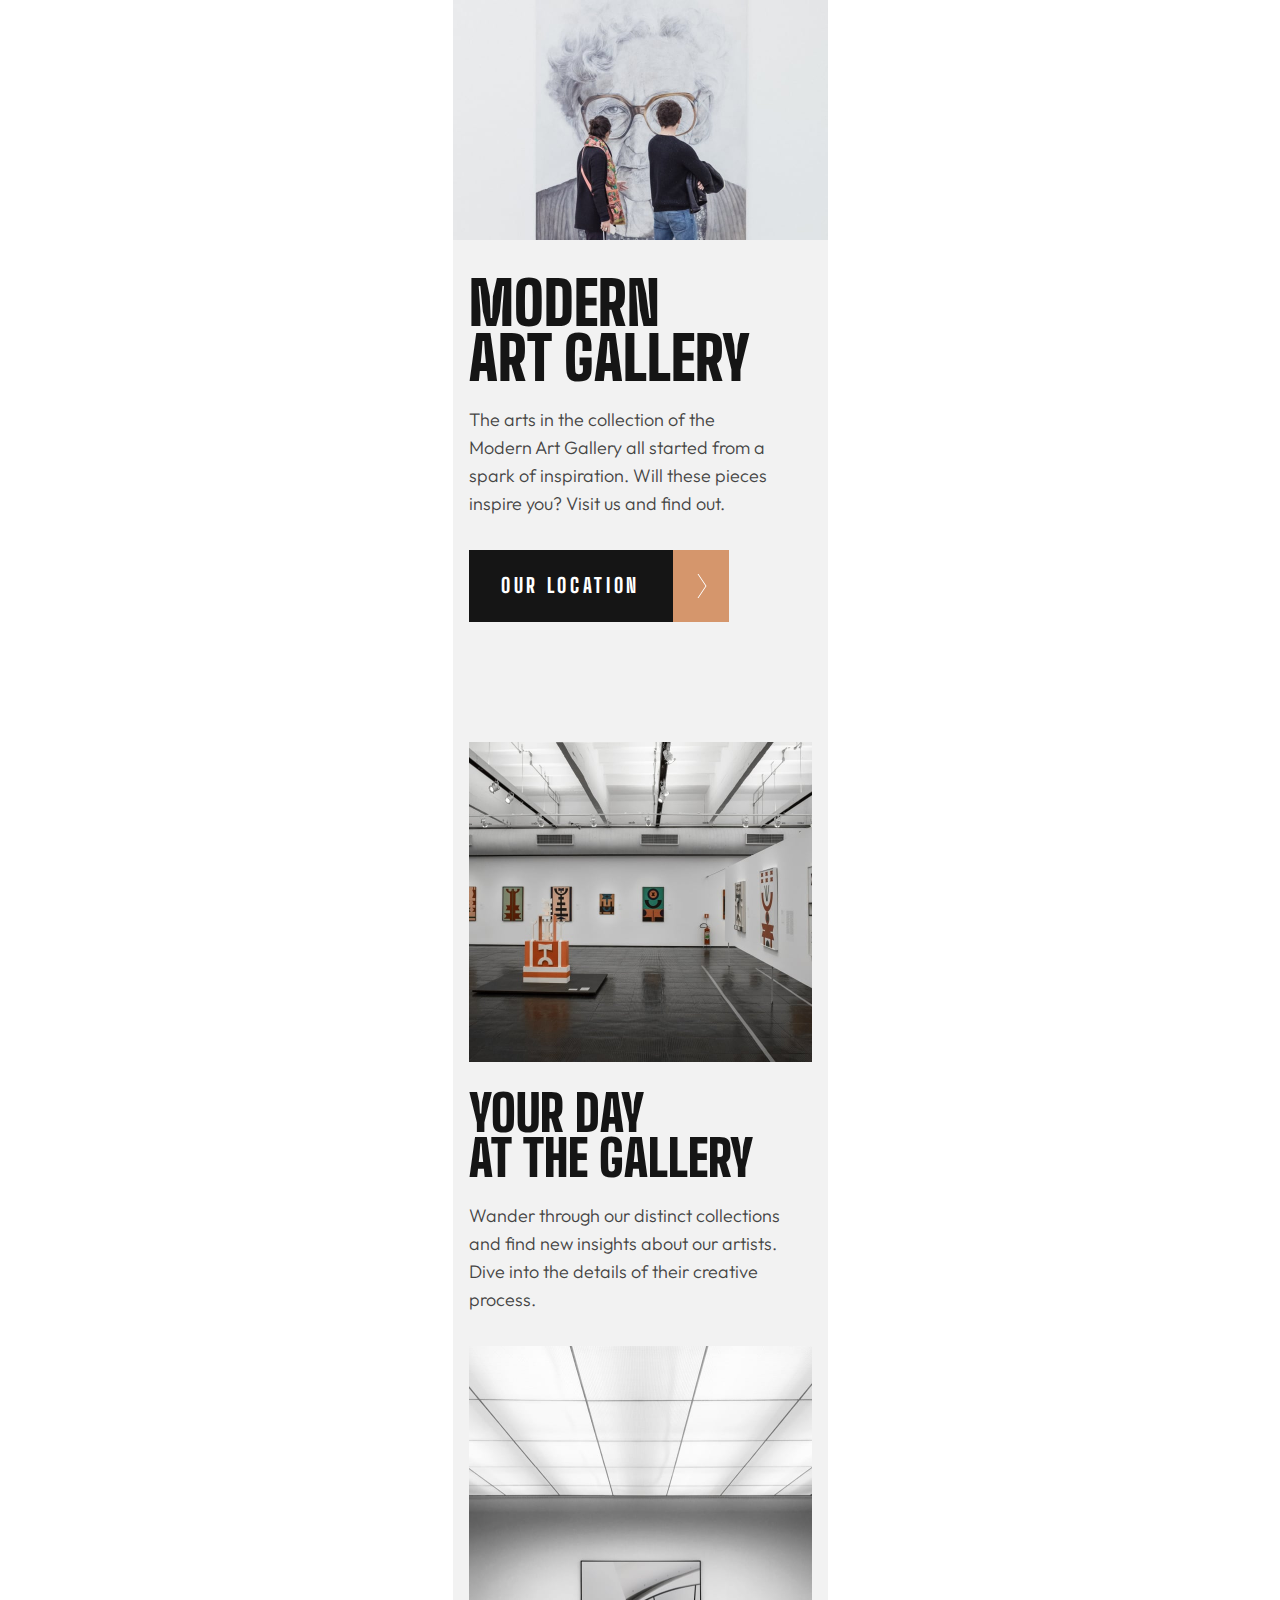
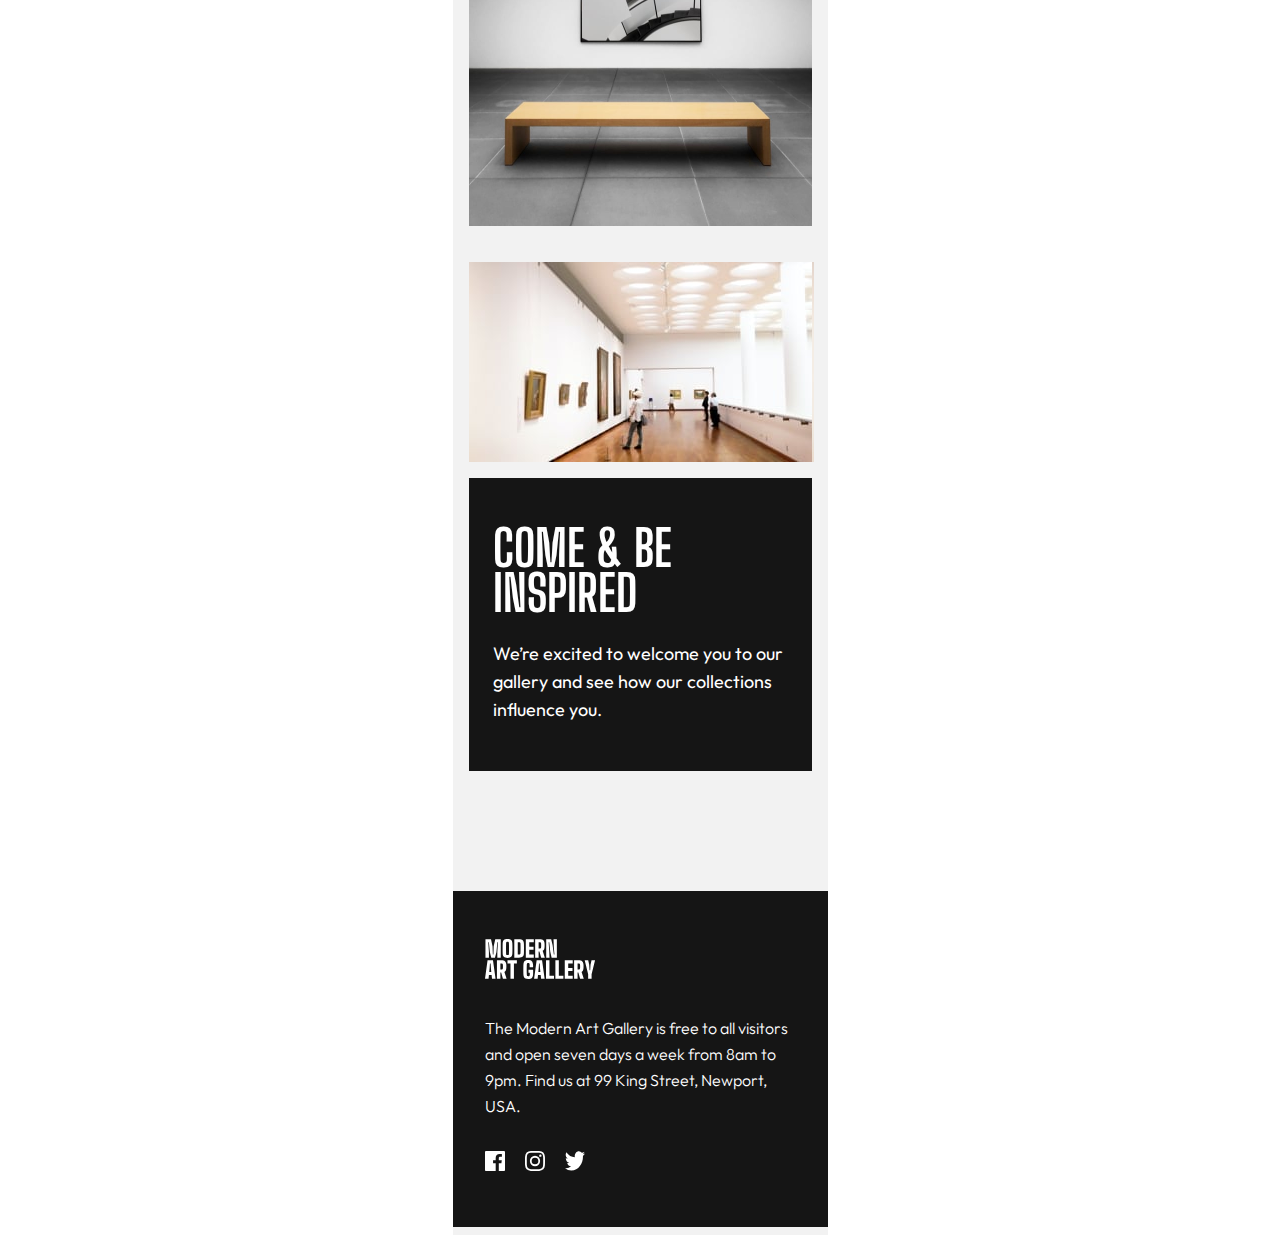
==== index.html @ 61b4fc42 "basic part" ====
<!DOCTYPE html>
<html lang="en">
<head>
   <meta charset="UTF-8">
   <meta http-equiv="X-UA-Compatible" content="IE=edge">
  
   <meta name="viewport" content="width=device-width, initial-scale=1.0">
   <link rel="preconnect" href="https://fonts.googleapis.com">

<link rel="icon" type="image/png" href="./images/favicon-32x32.png" sizes="32x32" />
   <title>Art Gallery Website</title>

   <link rel="stylesheet" href="style.css"> 
  <link rel="stylesheet" href="location.css">
   <link href="https://fonts.googleapis.com/css2?family=Big+Shoulders+Display:wght@100;300;500;700;900&family=Kumbh+Sans:wght@400;700&family=Outfit:wght@100;300;400;500;700;900&family=Roboto:ital,wght@0,100;1,100&display=swap" 
   rel="stylesheet">
</head>
<body>
   <div class="container">

  <img src="./images/mobile/image-hero@2x.jpg" alt="image" class="mobile-hero">
<div class="main-title"><h1">MODERN <br>ART GALLERY</h1></div>  
    <p class="main-text ">The arts in the collection of the Modern Art Gallery all started from a spark of inspiration. Will these pieces inspire you? Visit us and find out.</p>
   
   <div class="btn-container">
  <a href="location.html">
   <button class="btn-enter">OUR LOCATION
 <div class="btn-add">
   <img src="./images/icon-arrow-right.svg" alt="icon" class="icon"/></div> </button></a>
</div>

<img src="./images/mobile/image-grid-1@2x.jpg" alt="image" class="mobile-grid"/>
<h2 class="second-title">YOUR DAY<br>AT THE GALLERY</h2>
<p class="second-text">Wander through our distinct collections and find new insights about our artists. Dive into the details of their creative process.</p>
 <img src="./images/mobile/image-grid-2@2x.jpg" alt="image"class="mobile-grid-2"/>

 <div class="mobile-grid-3">
 </div>
 <div class="black-box">
    <h1 class="black-box-title">COME & BE INSPIRED</h1>
    <p class="black-box-text">We’re excited to welcome you to our gallery and see how our collections influence you.</p>
 </div>
 <div class="black-footer">
   <div class='light-text-logo'><img src="./images/logo-light.svg"alt="logo" /></div> 
    <p class="black-footer-text">The Modern Art Gallery is free to all visitors and open seven days a week from 8am to 9pm. Find us at 99 King Street, Newport, USA.</p>
    <div class="footer-logos">
       <img src="./images/icon-facebook.svg" alt="fc"class='fc'/>
       <img src="./images/icon-instagram.svg" alt="instagram" class='instagram'/>
       <img src="./images/icon-twitter.svg" alt='twitter' class="twitter"/>
    </div>
 </div>


 </div>


</body>
</html>
---- style.css ----
/* colors*/
@import "location.css";
:root {
  --beige: #d5966c;
  --dark_color: #151515;
  --dark_grey: #444444;
  --white: #ffffff;
  --backGround: #f2f2f2;
}
/*font*/
:root {
  --outfit: "outfit";
  --big_shoulders: "Big Shoulders Display";
}
body {
  overflow-x: hidden;
  display: flex;
  justify-content: center;
  flex-direction: column;
  align-items: center;
}
* {
  margin: 0;
  padding: 0;
  box-sizing: border-box;
}
a {
  text-decoration: none;
}

.container {
  width: 375px;
  height: 2835px;
  background-color: var(--backGround);
}

.mobile-hero {
  max-width: 520px;
  height: 240px;
}
.main-title {
  color: var(--dark_color);
  width: 343px;
  height: 110px;
  padding: 32px 16px;
  font-weight: 900;
  font-size: 60px;
  line-height: 55px;
  font-family: var(--big_shoulders);
  margin-bottom: 52px;
}

.main-text,
.second-text {
  width: 343px;
  height: 112px;
  font-weight: 300;
  color: var(--dark_grey);
  font-size: 18px;
  line-height: 28px;
  padding: 0 16px;
  font-family: var(--outfit);
}
.btn-container {
  padding: 32px 16px 120px 16px;
}
.btn-enter,
.btn-back {
  width: 204px;
  height: 72px;
  background-color: var(--dark_color);
  border: none;
  cursor: pointer;
  text-decoration: none;
  color: var(--white);
  font-size: 20px;
  font-weight: 800;
  font-family: var(--big_shoulders);
  letter-spacing: 3.64px;
  line-height: 23.94px;
  position: relative;
  transition: all 0.9s ease-in;
}
.btn-add {
  background-color: var(--beige);
  position: absolute;
  right: -56px;
  top: 0;
  width: 56px;
  height: 72px;
  text-align: center;
  justify-content: center;
  transition: all 1s linear;
}
.icon {
  padding: 24px;
}
.mobile-grid {
  width: 343px;
  margin: 0 16px 25px 16px;
}
.second-title {
  font-weight: 900;
  font-size: 50px;
  line-height: 45px;
  color: var(--dark_color);
  width: 343px;
  height: 90px;
  padding: 0 16px;
  font-family: var(--big_shoulders);
  margin-bottom: 21px;
}
.mobile-grid-2 {
  width: 343px;
  height: 480px;
  margin: 32px 16px 16px 16px;
}
.mobile-grid-3 {
  background-image: url(./images/mobile/image-grid-3.jpg);
  width: 345px;
  height: 200px;
  margin: 16px;
}
.black-box {
  display: block;
  width: 343px;
  height: 293px;
  background-color: var(--dark_color);
  margin: 16px;
  color: var(--white);
}
.black-box-title {
  font-weight: 900px;
  width: 295px;
  height: 90px;
  font-size: 50px;
  line-height: 45px;
  font-family: var(--big_shoulders);
  padding: 48px 24px;
}
.black-box-text {
  font-family: var(--outfit);
  font-weight: 300px;
  font-size: 18px;
  line-height: 28px;
  width: 295px;
  height: 84px;
  margin: 66px 24px 44px 24px;
}
.black-footer {
  background-color: var(--dark_color);
  display: block;
  width: 375px;
  height: 336px;
  margin-top: 120px;
}
.light-text-logo {
  width: 110.05px;
  height: 40px;
  padding: 48px 232px 38px 32px;
}

.black-footer-text {
  font-family: var(--outfit);
  color: var(--white);
  font-size: 16px;
  font-weight: 300;
  line-height: 26px;
  width: 350px;
  height: 104px;
  padding: 38px 0 0 32px;
}
.footer-logos {
  padding: 70px 243px 48px 32px;
  display: flex;
}
.fc,
.instagram,
.twitter {
  width: 20px;
  height: 20px;
  margin-right: 20px;
  cursor: pointer;
  transition: all 1s linear;
}

/*hover*/
.btn-add:hover,
.btn-add-2:hover {
  background-color: var(--dark_color);
}
.btn-enter:hover,
.btn-back:hover {
  background-color: var(--beige);
}
.btn-enter:hover .btn-add {
  background-color: var(--dark_color);
}
.btn-back:hover .btn-add-2 {
  background-color: var(--dark_color);
}
.fc:hover,
.instagram:hover,
.twitter:hover {
  fill: var(--beige);
}
---- location.css ----
/* colors*/
@import "style.css";
.container-2 {
  width: 375px;
  height: 1410px;
  background-color: var(--backGround);
}
.map-container {
  margin-top: 0;
  height: 574px;
  min-width: 375px;
  width: 100%;
  position: relative;
}
.btn-back {
  z-index: 5;
}
.btn-add-2 {
  background-color: var(--beige);
  position: absolute;
  left: -56px;
  top: 0;
  width: 56px;
  height: 72px;
  text-align: center;
  justify-content: center;
  transition: all 1s linear;
}
.btn-back {
  margin-left: 28px;
}
.gmap_iframe {
  z-index: -1;
  margin-top: 0;
}

.btn-container-2 {
  position: absolute;
}
.loc-description {
  background-color: var(--dark_color);
  width: 375px;
  height: 493px;
}
.loc-title {
  width: 343px;
  height: 45px;
  font-weight: 900;
  font-family: var(--big_shoulders);
  font-size: 50px;
  line-height: 45px;
  color: var(--white);
  padding: 48px 16px;
}
.loc-text h2 {
  color: var(--beige);
  width: 343px;
  height: 32px;
  font-size: 32px;
  font-weight: 900;
  line-height: 32px;
  font-family: var(--big_shoulders);
  padding: 35px 16px;
}
.loc-text h5 {
  color: var(--white);
  width: 343px;
  height: 84px;
  font-weight: 300;
  line-height: 28px;
  font-size: 18px;
  font-family: var(--outfit);
  padding: 20px 16px;
}
.loc-text p {
  color: var(--white);
  width: 350px;
  height: 140px;
  font-weight: 300;
  font-size: 18px;
  line-height: 28px;
  padding: 45px 16px;
}
.loc-footer {
  background-color: var(--beige);
  width: 375px;
  height: 336px;
}
.dark-logo {
  width: 110px;
  height: 40px;
  margin: 48px 32px;
}
.loc-footer p {
  width: 311px;
  height: 104px;
  font-weight: 300;
  font-size: 16px;
  line-height: 26px;
  margin: -20px 32px;
  font-family: var(--outfit);
}
.footer-logos-2 {
  margin: 60px 32px;
}
@media screen and (min-width: 768px) {
  .container-2 {
    width: 768px;
    height: 1260px;
    background-color: var(--backGround);
  }
  .map-container {
    margin-top: 0;
    height: 600px;
  }
  .loc-description {
    display: flex;
    justify-content: space-between;
    width: 768px;
    height: 436px;
  }
  .loc-title {
    width: 223px;
    height: 100px;
    font-size: 55px;
    line-height: 50px;
    margin: 44px 39px;
  }
  .loc-text {
    margin: 55px 40px;
  }
  .loc-text h2 {
    width: 350px;
  }
  .loc-text h5 {
    width: 398px;
  }
  .loc-text p {
    width: 398px;
    height: 112px;
  }
  .loc-footer {
    display: flex;
    justify-content: space-between;
    background-color: var(--beige);
    width: 768px;
    height: 216px;
  }
  .dark-logo {
    width: 110px;
    height: 40px;
    margin-top: 56px;
  }
  .loc-footer p {
    margin-top: 56px;
    width: 281px;
  }
  .footer-logos-2 {
    margin-top: 56px;
    margin: 60px 32px;
  }
}
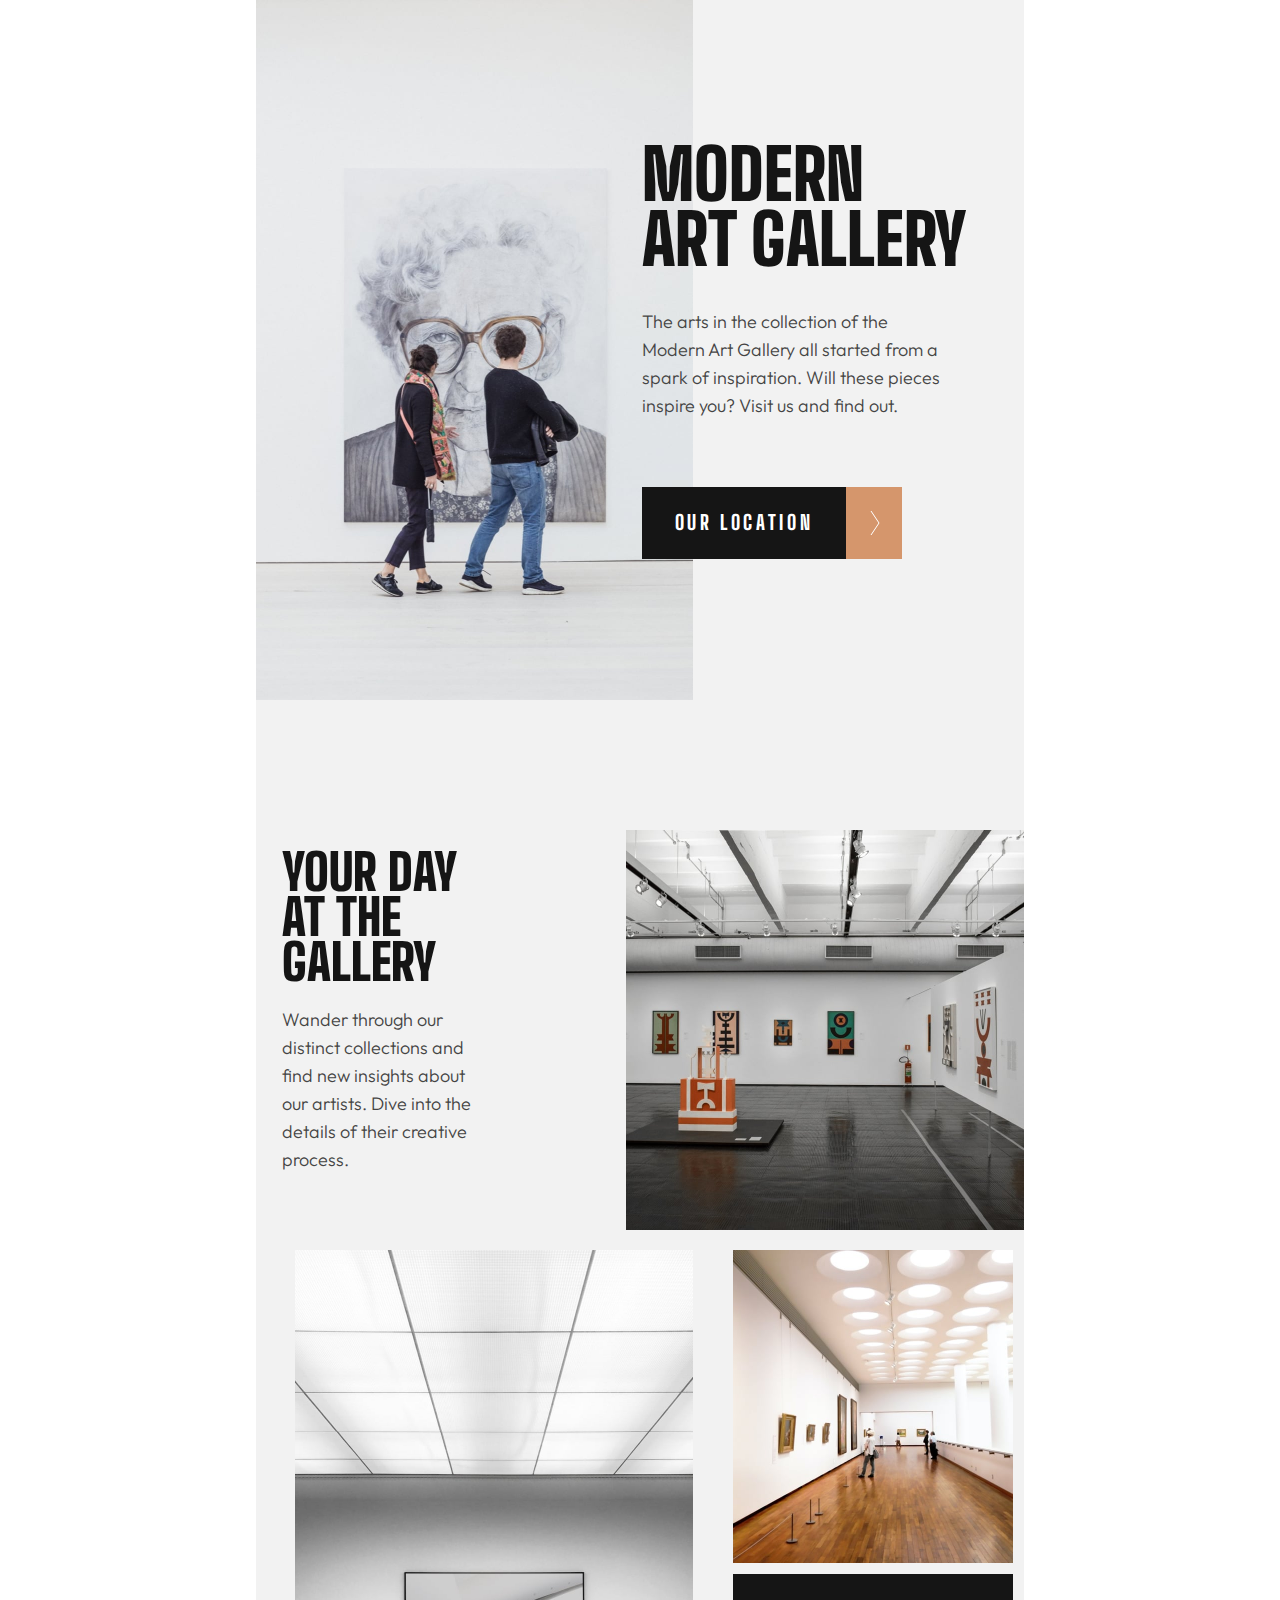
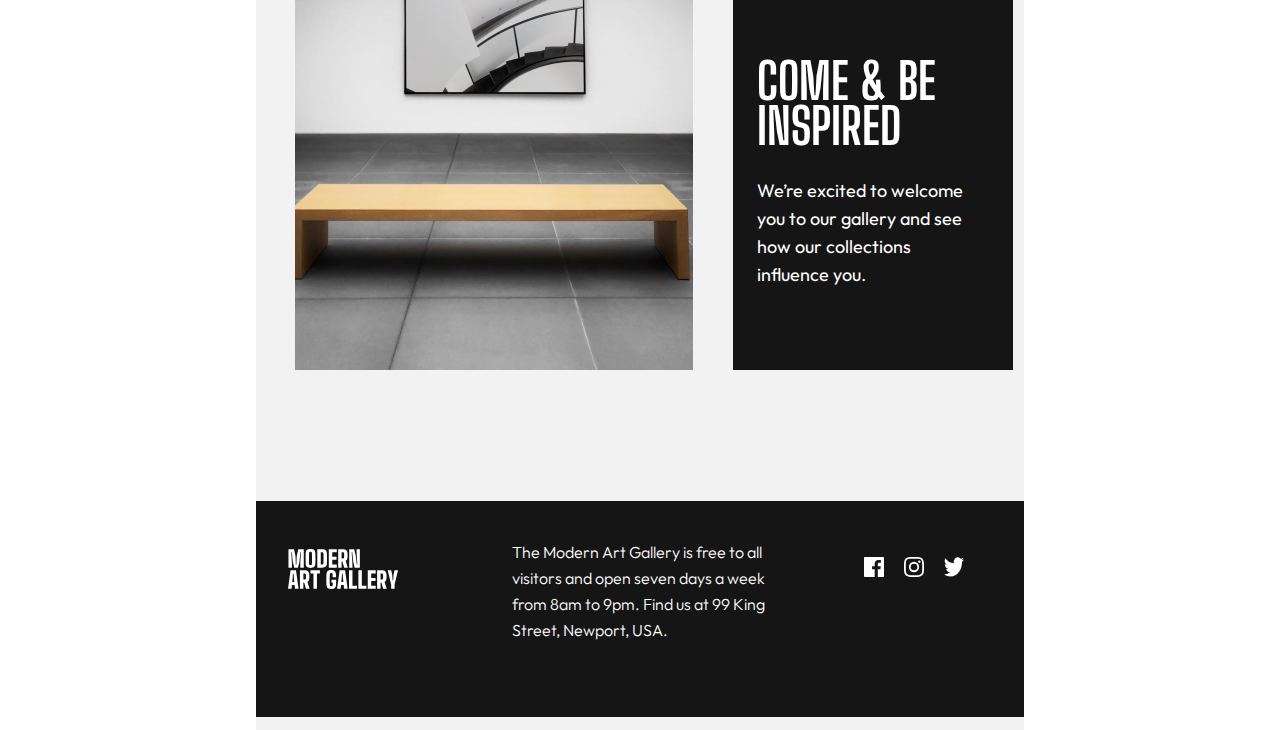
==== commit d92976bb: "Completed Project" ====
--- a/index.html
+++ b/index.html
@@ -17,42 +17,56 @@
 </head>
 <body>
    <div class="container">
-
-  <img src="./images/mobile/image-hero@2x.jpg" alt="image" class="mobile-hero">
+      <section class="section">
+<img src="./images/mobile/image-hero@2x.jpg" alt="image" class="mobile-hero">
+  <img src="./images/tablet/image-hero@2x.jpg" alt="image" class="tablet-hero">
+   <div class="wrapper-hero"><p class="start-black"></p>
+  <img src="./images/desktop/image-hero@2x.jpg" alt="image" class="desktop-hero"/>
+</div>
+  <div class="main-wrapper">
 <div class="main-title"><h1">MODERN <br>ART GALLERY</h1></div>  
     <p class="main-text ">The arts in the collection of the Modern Art Gallery all started from a spark of inspiration. Will these pieces inspire you? Visit us and find out.</p>
-   
-   <div class="btn-container">
+ <div class="btn-container">
   <a href="location.html">
    <button class="btn-enter">OUR LOCATION
  <div class="btn-add">
    <img src="./images/icon-arrow-right.svg" alt="icon" class="icon"/></div> </button></a>
-</div>
+</div></div>
+</section>
 
+<section class="section-2">
 <img src="./images/mobile/image-grid-1@2x.jpg" alt="image" class="mobile-grid"/>
+<img src="./images/tablet/image-grid-1@2x.jpg" alt="image" class="tablet-grid"/>
+  
+<img src="./images/desktop/image-grid-1@2x.jpg" alt="image" class="desktop-grid"/>
+<section class="second">
 <h2 class="second-title">YOUR DAY<br>AT THE GALLERY</h2>
-<p class="second-text">Wander through our distinct collections and find new insights about our artists. Dive into the details of their creative process.</p>
+<p class="second-text">Wander through our distinct collections and find new insights about our artists. Dive into the details of their creative process.</p></section></section>
+<section class="section-3">
  <img src="./images/mobile/image-grid-2@2x.jpg" alt="image"class="mobile-grid-2"/>
+ <img src="./images/tablet/image-grid-2@2x.jpg" alt="image"class="tablet-grid-2"/>
+ <img src="./images/desktop/image-grid-2@2x.jpg" alt="image"class="desktop-grid-2"/>
 
- <div class="mobile-grid-3">
- </div>
+ <div class="third">
+<div class="mobile-grid-3"></div>
+    <img src="./images/tablet/image-grid-3@2x.jpg" alt="image" class="tablet-grid-3"/>
+    <img src="./images/desktop/image-grid-3@2x.jpg" alt="image" class="desktop-grid-3"/>
+    
  <div class="black-box">
     <h1 class="black-box-title">COME & BE INSPIRED</h1>
-    <p class="black-box-text">We’re excited to welcome you to our gallery and see how our collections influence you.</p>
- </div>
+    <p class="black-box-text">We’re excited to welcome you to our gallery and see how our collections influence you.</p></div>
+ </div></section>
+
  <div class="black-footer">
-   <div class='light-text-logo'><img src="./images/logo-light.svg"alt="logo" /></div> 
+   <div class='light-text-logo'>
+      <img src="./images/logo-light.svg"alt="logo" /></div> 
     <p class="black-footer-text">The Modern Art Gallery is free to all visitors and open seven days a week from 8am to 9pm. Find us at 99 King Street, Newport, USA.</p>
     <div class="footer-logos">
        <img src="./images/icon-facebook.svg" alt="fc"class='fc'/>
        <img src="./images/icon-instagram.svg" alt="instagram" class='instagram'/>
        <img src="./images/icon-twitter.svg" alt='twitter' class="twitter"/>
-    </div>
+        </div>
  </div>
-
-
- </div>
-
-
+</div>
 </body>
 </html>--- a/style.css
+++ b/style.css
@@ -32,6 +32,19 @@
   width: 375px;
   height: 2835px;
   background-color: var(--backGround);
+}
+.tablet-hero,
+.desktop-hero,
+.tablet-grid,
+.desktop-grid,
+.tablet-grid-2,
+.desktop-grid-2,
+.tablet-grid-3,
+.desktop-grid-3 {
+  display: none;
+}
+.start-black {
+  display: none;
 }
 
 .mobile-hero {
@@ -48,6 +61,7 @@
   line-height: 55px;
   font-family: var(--big_shoulders);
   margin-bottom: 52px;
+  
 }
 
 .main-text,
@@ -121,6 +135,8 @@
   height: 200px;
   margin: 16px;
 }
+
+
 .black-box {
   display: block;
   width: 343px;
@@ -204,3 +220,301 @@
 .twitter:hover {
   fill: var(--beige);
 }
+
+
+/*responsive*/
+
+@media screen and (min-width: 768px) {
+  .container {
+    width: 768px;
+    height: 2330px;
+  }
+  .mobile-hero,
+  .mobile-grid,
+  .mobile-grid-2,
+  .mobile-grid-3,
+  .start-black {
+    display: none;
+  }
+  .tablet-hero {
+    display: flex;
+    max-width: 437px;
+    height: 700px;
+  }
+  .section {
+    position: relative;
+    width: 768px;
+    height: 700px;
+    display: flex;
+  }
+  .main-wrapper {
+    display: block;
+    position: absolute;
+    left: 370px;
+    width: 500px;
+  }
+  .main-title {
+    margin-top: 110px;
+    width: 500px;
+    height: 130px;
+    font-size: 70px;
+    line-height: 65px;
+  }
+  .main-text {
+    margin-top: 68px;
+    width: 339px;
+  }
+  .btn-container {
+    margin-top: 35px;
+  }
+  .section-2 {
+    display: flex;
+    flex-direction: row-reverse;
+    margin-top: 120px;
+  }
+  .second {
+    margin-top: 30px;
+    display: block;
+    width: 360px;
+    height: 400px;
+  }
+  .second-title {
+    width: 223px;
+    height: 135px;
+  }
+  .second-text {
+    width: 223px;
+    height: 140px;
+  }
+  .tablet-grid {
+    display: flex;
+    margin-top: 10px;
+    width: 398px;
+    height: 400px;
+  }
+
+  .tablet-grid-2 {
+    margin-top: 0;
+    width: 398px;
+    height: 720px;
+    display: flex;
+    margin-left: 39px;
+  }
+  .section-3{
+  display: flex;
+  justify-content: space-between;
+}
+  .tablet-grid-3 {
+    display: flex;
+    width:280px;
+    height: 313px;
+    margin-left: 11px;
+    }
+  .black-box {
+    display: block;
+    width: 280px;
+    height: 396px;
+    margin: 11px;
+   
+  }
+  .black-box-title {
+    padding-top: 85px;
+    width: 300px;
+  }
+  .black-box-text {
+    width: 223px;
+    height: 112px;
+    padding-top: 4px;
+}
+  .black-footer {
+    display: flex;
+   justify-content: space-between;
+    min-width: 768px;
+    height: 216px;
+    margin-top: 120px;
+  }
+  .light-text-logo {
+    width: 110.05px;
+    height: 40px;
+  }
+
+  .black-footer-text {
+    width: 320px;
+    height: 104px;
+    margin-left:-64px;
+  }
+  .footer-logos {
+    display: flex;
+    padding: 56px 40px 140px 40px;
+  }
+}
+@media screen and (min-width: 1340px) {
+  .container {
+    width: 1440px;
+    height: 2490px;
+    background-color: var(--backGround);
+  }
+  .tablet-hero,
+  .mobile-hero,
+  .tablet-grid,
+  .mobile-grid,
+  .tablet-grid-2,
+  .mobile-grid-2,
+  .tablet-grid-3,
+  .mobile-grid-3 {
+    display: none;
+  }
+  .start-black {
+    display: flex;
+    width: 450px;
+    height: 799px;
+    background-color: var(--dark_color);
+  }
+  .wrapper-hero{
+    display: flex;
+    width: 990px;
+    height: 800px;
+    position: relative;
+}
+  .desktop-hero {
+    display: flex;
+    max-width: 540px;
+    height: 800px;
+  }
+  .main-title {
+    background-color: var(--white);
+    background-image: linear-gradient(to right, var(--white) 0%, var(--white) 58%, var(--dark_color) 58%, var(--dark_color) 100%);
+    background-size: 100%;
+    -webkit-background-clip: text;
+    -moz-background-clip: text;
+    -webkit-text-fill-color: transparent; 
+    -moz-text-fill-color: transparent;
+    position: absolute;
+    width: 514px;
+    height: 276px;
+    font-size: 96px;
+    line-height: 88px;
+    left:-218px;
+    margin-top: 189px;
+  }
+  
+  .main-text{
+    position: absolute;
+    width: 350px;
+    height: 160px;
+    font-size: 22px;
+    line-height: 32px;
+    margin-top: 220px;
+    left:538px;
+  }
+  .btn-container {
+    position: absolute;
+    left:538px;
+    top:414px;
+  }
+  .section-2 {
+    width: 1110px;
+    display: flex;
+    flex-direction: row-reverse;
+    justify-content: space-around;
+    margin: 0 auto;
+    margin-top: 180px;
+  }
+  .second {
+    display: block;
+    width: 360px;
+    height: 400px;
+  
+  }
+  .second-title {
+    padding-top: 30px;
+    font-size: 60px;
+    line-height: 60px;
+    width: 373px;
+    height: 110px;
+  }
+  .second-text {
+    padding-top: 45px;
+    width: 350px;
+    height: 128px;
+    font-size: 22px;
+    line-height: 32px;
+  }
+  .desktop-grid {
+    display: flex;
+    width: 635px;
+    height:400px;
+    margin-left: 100px;
+  }
+   .section-3{
+  width: 1110px;
+  display: flex;
+  justify-content: space-between;
+  margin:0 165px;
+}
+  .desktop-grid-2 {
+    width: 635px;
+    height: 720px;
+    display: flex;
+    margin-right: 26px;
+    
+  }
+   .third{
+     display: block;
+     padding-right: 55px;
+   }
+  .desktop-grid-3 {
+    display: flex;
+    width:445px;
+    height: 313px;
+  
+    }
+  .black-box {
+    display: block;
+    width: 435px;
+    height: 377px;
+    
+   }
+  .black-box-title {
+    margin-top: 30px;
+    width: 350px;
+    height: 120px;
+    line-height: 60px;
+    font-size: 60px;
+
+  }
+  .black-box-text {
+    width: 350px;
+    height: 96px;
+    padding-top: 4px;
+    line-height: 32px;
+    font-size: 22px;
+    padding-top: 22px;
+}
+  .black-footer {
+    display: flex;
+   justify-content: space-between;
+    min-width: 1340px;
+    width: 100%;
+    height: 244px;
+    margin-top: 180px;
+  }
+  .light-text-logo {
+    width: 160px;
+    height: 58px;
+    padding: 80px 165px;
+  }
+
+  .black-footer-text {
+    padding: 80px 0;
+    width: 430px;
+    height: 84px;
+    line-height: 28px;
+    font-size: 18px;
+  }
+  .footer-logos {
+    display: flex;
+    padding: 80px 165px;
+  }
+}
+
--- a/location.css
+++ b/location.css
@@ -103,6 +103,10 @@
 .footer-logos-2 {
   margin: 60px 32px;
 }
+
+
+
+/*responsive*/
 @media screen and (min-width: 768px) {
   .container-2 {
     width: 768px;
@@ -110,10 +114,10 @@
     background-color: var(--backGround);
   }
   .map-container {
-    margin-top: 0;
     height: 600px;
   }
   .loc-description {
+     margin-top:-24px;
     display: flex;
     justify-content: space-between;
     width: 768px;
@@ -155,8 +159,68 @@
     margin-top: 56px;
     width: 281px;
   }
-  .footer-logos-2 {
-    margin-top: 56px;
-    margin: 60px 32px;
-  }
-}
+}
+@media screen and (min-width: 1440px) {
+.container-2 {
+   width: 1440px;
+   height: 1400px;
+ }
+ .map-container {
+   height: 685px;
+ }
+ .loc-description {
+    margin-top: -110px;
+    display: flex;
+    justify-content: space-evenly;
+   width: 1440px;
+   height: 548px;
+ }
+ .loc-title {
+   width: 350px;
+   height: 140px;
+   font-size: 70px;
+   line-height: 70px;
+ }
+ .loc-text h2 {
+   color: var(--beige);
+   width: 350px;
+   height: 36px;
+   font-size: 36px;
+   line-height: 36px;
+ }
+ .loc-text h5 {
+   width: 445px;
+   height: 96px;
+   line-height: 32px;
+   font-size: 22px;
+ }
+ .loc-text p {
+   color: var(--white);
+   width: 540px;
+   height: 128px;
+   font-size: 22px;
+   line-height: 32px;
+ }
+ .loc-footer {
+    display: flex;
+    justify-content: space-evenly;
+   width: 1440px;
+   height: 244px;
+ }
+ .dark-logo {
+   padding-top: 20px;
+   width: 159px;
+   height: 78px;
+ }
+ .loc-footer p {
+  padding-top: 20px;
+   width: 430px;
+   height: 84px;
+   font-size: 18px;
+   line-height: 28px;
+ }
+ .footer-logos-2 {
+   padding-top: 20px;
+  display: flex;
+}
+}